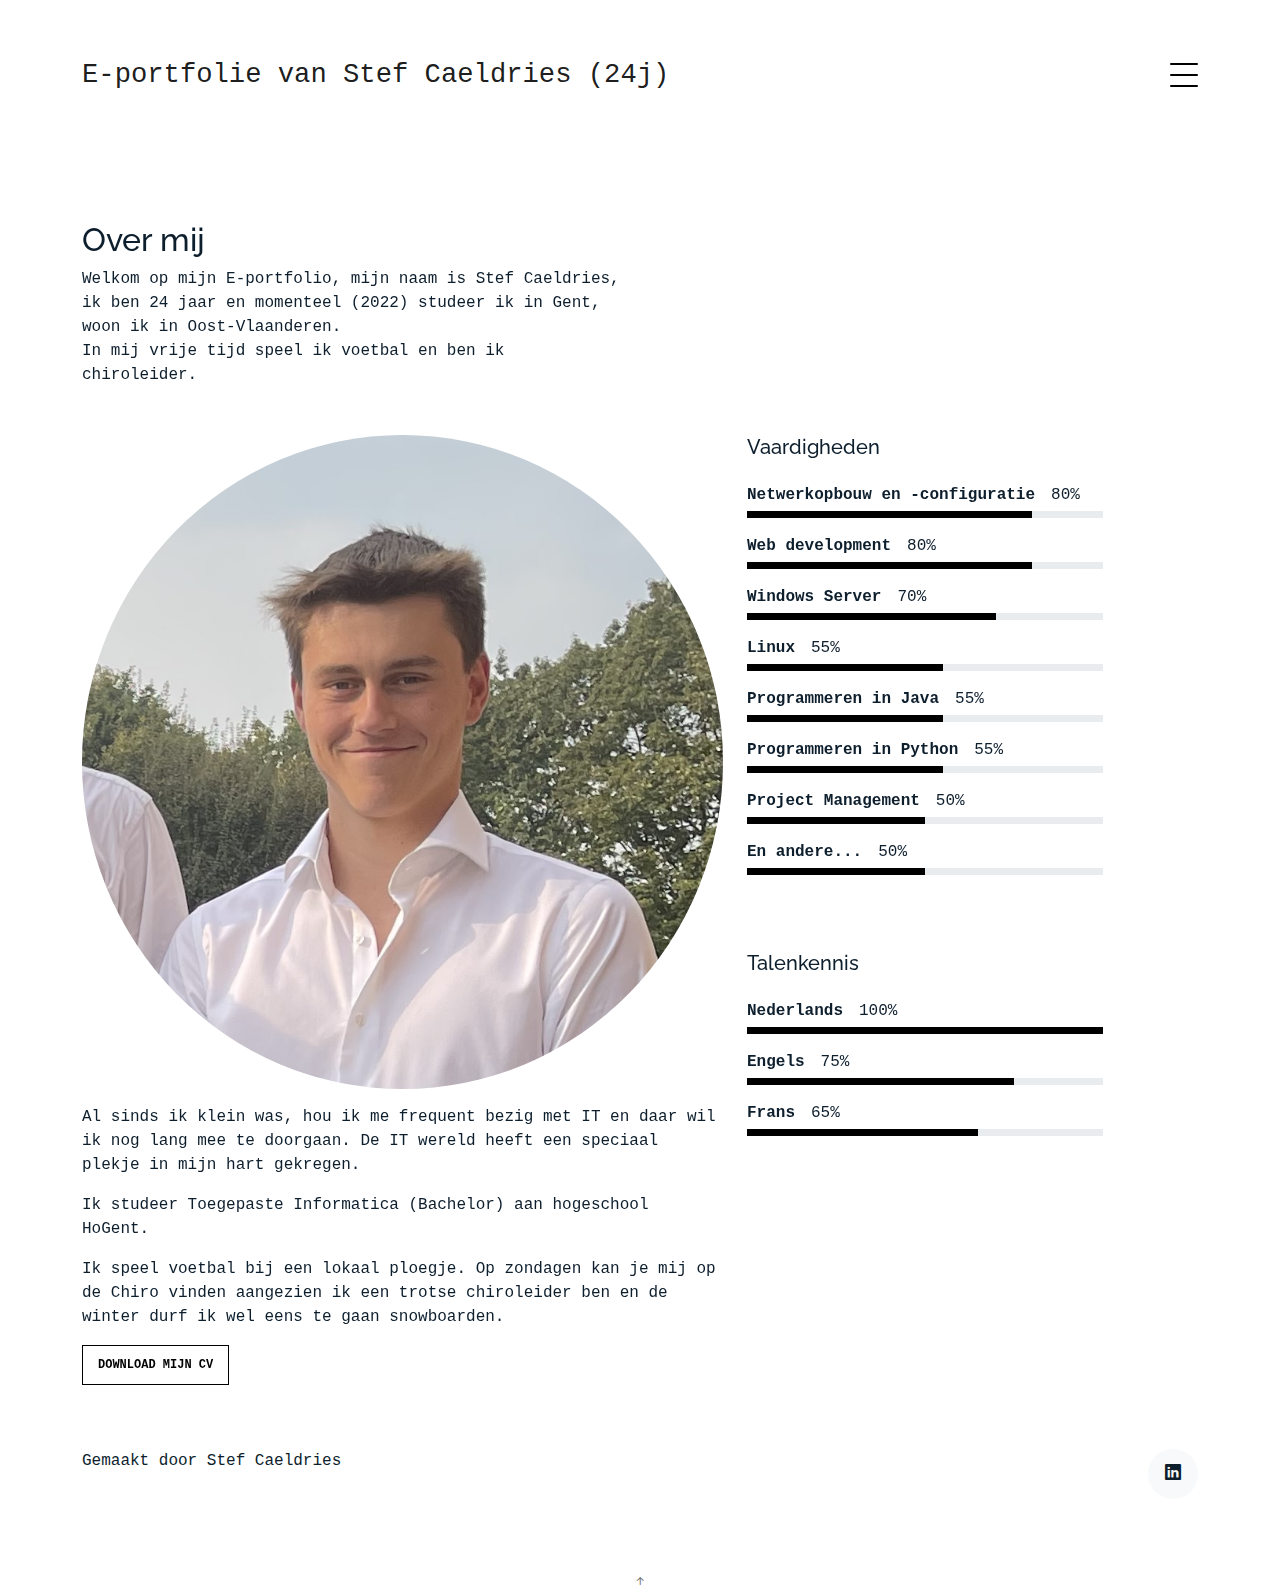
==== index.html @ 72f94ce3 "Initial commit" ====
<!DOCTYPE html>
<html lang="en">

<head>
  <meta charset="utf-8">
  <meta content="width=device-width, initial-scale=1.0" name="viewport">

  <title>MijnPortfolio - Home</title>
  <meta content="" name="description">
  <meta content="" name="keywords">

  <!-- Favicons -->
  <link href="assets/img/favicon.ico" rel="icon">
  <link href="assets/img/apple-touch-icon.png" rel="apple-touch-icon">

  <!-- Google Fonts -->
  <link href="https://fonts.googleapis.com/css?family=https://fonts.googleapis.com/css?family=Inconsolata:400,500,600,700|Raleway:400,400i,500,500i,600,600i,700,700i" rel="stylesheet">

  <!-- Vendor CSS Files -->
  <link href="assets/vendor/aos/aos.css" rel="stylesheet">
  <link href="assets/vendor/bootstrap/css/bootstrap.min.css" rel="stylesheet">
  <link href="assets/vendor/bootstrap-icons/bootstrap-icons.css" rel="stylesheet">
  <link href="assets/vendor/swiper/swiper-bundle.min.css" rel="stylesheet">

  <!-- Template Main CSS File -->
  <link href="assets/css/style.css" rel="stylesheet">

  <!-- =======================================================
  * Template Name: MyPortfolio - v4.7.0
  * Template URL: https://bootstrapmade.com/myportfolio-bootstrap-portfolio-website-template/
  * Author: BootstrapMade.com
  * License: https://bootstrapmade.com/license/
  ======================================================== -->
</head>

<body>

  <!-- ======= Navbar ======= -->
  <div class="collapse navbar-collapse custom-navmenu" id="main-navbar">
    <div class="container py-2 py-md-5">
      <div class="row align-items-start">
        <div class="col-md-2">
          <ul class="custom-menu">
            <li class="active"><a href="index.html">Home</a></li>
            <!-- <li><a href="projects.html">Projecten</a></li> -->
            <!-- <li><a href="services.html">Diensten</a></li>
            <li><a href="works.html">Realisaties</a></li> -->
            <li><a href="contact.html">Contact</a></li>
          </ul>
        </div>
        <div class="col-md-6 d-none d-md-block  mr-auto">
          <!-- <div class="tweet d-flex"> -->
            <!-- <span class="bi bi-twitter text-white mt-2 mr-3"></span> -->
            <div>
              <p><em>Bij interesse of een vraag mag u mij altijd contacteren! <br> <a style="color:white" href="mailto:stef@caeldries.be">stef@caeldries.be</a></em></p>
            </div>
          <!-- </div> -->
        </div>
        <div class="col-md-4 d-none d-md-block">
          <h3>Deze website</h3>
          <p>Deze website is mijn E-portfolio die ik gemaakt heb tijdens mijn tweede jaar hogeschool aan HoGent. Het is de bedoeling dat u mij hier een beetje beter leert kennen.</p>
        </div>
      </div>

    </div>
  </div>

  <nav class="navbar navbar-light custom-navbar">
    <div class="container">
      <a class="navbar-brand" href="index.html">E-portfolie van Stef Caeldries (<span id="leeftijd"></span>j)</a>
      <a href="#" class="burger" data-bs-toggle="collapse" data-bs-target="#main-navbar">
        <span></span>
      </a>
    </div>
  </nav>

  <main id="main">

    <section class="section pb-5">
      <div class="container">
        <div class="row mb-5 align-items-end">
          <div class="col-md-6" data-aos="fade-up">

            <h2>Over mij</h2>
            <p class="mb-0">Welkom op mijn E-portfolio, mijn naam is Stef Caeldries, ik ben <span id="leeftijd2"></span> jaar en 
              momenteel (2022) studeer ik in Gent, woon ik in Oost-Vlaanderen.<br>
              In mij vrije tijd speel ik voetbal en ben ik chiroleider.
            </p>
          </div>

        </div>

        <div class="row">
          <div class="col-md-4 ml-auto order-2" data-aos="fade-up">
            <h3 class="h3 mb-4">Vaardigheden</h3>
            <ul class="list-unstyled">
              <li class="mb-3">
                <div class="d-flex mb-1">
                  <strong>Netwerkopbouw en -configuratie</strong>
                  <span class="ml-auto">&emsp;80%</span>
                </div>
                <div class="progress custom-progress">
                  <div class="progress-bar" role="progressbar" style="width: 80%" aria-valuenow="80" aria-valuemin="0" aria-valuemax="100"></div>
                </div>
              </li>
              <li class="mb-3">
                <div class="d-flex mb-1">
                  <strong>Web development</strong>
                  <span class="ml-auto">&emsp;80%</span>
                </div>
                <div class="progress custom-progress">
                  <div class="progress-bar" role="progressbar" style="width: 80%" aria-valuenow="80" aria-valuemin="0" aria-valuemax="100"></div>
                </div>
              </li>
              <li class="mb-3">
                <div class="d-flex mb-1">
                  <strong>Windows Server</strong>
                  <span class="ml-auto">&emsp;70%</span>
                </div>
                <div class="progress custom-progress">
                  <div class="progress-bar" role="progressbar" style="width: 70%" aria-valuenow="70" aria-valuemin="0" aria-valuemax="100"></div>
                </div>
              </li>
              <li class="mb-3">
                <div class="d-flex mb-1">
                  <strong>Linux</strong>
                  <span class="ml-auto">&emsp;55%</span>
                </div>
                <div class="progress custom-progress">
                  <div class="progress-bar" role="progressbar" style="width: 55%" aria-valuenow="55" aria-valuemin="0" aria-valuemax="100"></div>
                </div>
              </li>
              <li class="mb-3">
                <div class="d-flex mb-1">
                  <strong>Programmeren in Java</strong>
                  <span class="ml-auto">&emsp;55%</span>
                </div>
                <div class="progress custom-progress">
                  <div class="progress-bar" role="progressbar" style="width: 55%" aria-valuenow="55" aria-valuemin="0" aria-valuemax="100"></div>
                </div>
              </li>
              <li class="mb-3">
                <div class="d-flex mb-1">
                  <strong>Programmeren in Python</strong>
                  <span class="ml-auto">&emsp;55%</span>
                </div>
                <div class="progress custom-progress">
                  <div class="progress-bar" role="progressbar" style="width: 55%" aria-valuenow="55" aria-valuemin="0" aria-valuemax="100"></div>
                </div>
              </li>
              <li class="mb-3">
                <div class="d-flex mb-1">
                  <strong>Project Management</strong>
                  <span class="ml-auto">&emsp;50%</span>
                </div>
                <div class="progress custom-progress">
                  <div class="progress-bar" role="progressbar" style="width: 50%" aria-valuenow="50" aria-valuemin="0" aria-valuemax="100"></div>
                </div>
              </li>
              <li class="mb-3">
                <div class="d-flex mb-1">
                  <strong>En andere...</strong>
                  <span class="ml-auto">&emsp;50%</span>
                </div>
                <div class="progress custom-progress">
                  <div class="progress-bar" role="progressbar" style="width: 50%" aria-valuenow="50" aria-valuemin="0" aria-valuemax="100"></div>
                </div>
              </li>
            </ul>

            <!-- Talenkennis -->

            <h3 id="talenkennis" class="h3 mb-4">Talenkennis</h3>
            <ul class="list-unstyled">
              <li class="mb-3">
                <div class="d-flex mb-1">
                  <strong>Nederlands</strong>
                  <span class="ml-auto">&emsp;100%</span>
                </div>
                <div class="progress custom-progress">
                  <div class="progress-bar" role="progressbar" style="width: 100%" aria-valuenow="100" aria-valuemin="0" aria-valuemax="100"></div>
                </div>
              </li>
              <li class="mb-3">
                <div class="d-flex mb-1">
                  <strong>Engels</strong>
                  <span class="ml-auto">&emsp;75%</span>
                </div>
                <div class="progress custom-progress">
                  <div class="progress-bar" role="progressbar" style="width: 75%" aria-valuenow="75" aria-valuemin="0" aria-valuemax="100"></div>
                </div>
              </li>
              <li class="mb-3">
                <div class="d-flex mb-1">
                  <strong>Frans</strong>
                  <span class="ml-auto">&emsp;65%</span>
                </div>
                <div class="progress custom-progress">
                  <div class="progress-bar" role="progressbar" style="width: 65%" aria-valuenow="65" aria-valuemin="0" aria-valuemax="100"></div>
                </div>
              </li>
            </ul>
          </div>

          <div class="col-md-7 mb-5 mb-md-0" data-aos="fade-up">
            <p><img src="assets/img2/ik.png" alt="Image" id="foto-ik" class="img-fluid"></p>
            <p>Al sinds ik klein was, hou ik me frequent bezig met IT en daar wil ik nog lang mee te doorgaan. De IT wereld heeft een speciaal plekje in mijn hart gekregen.</p>
            <p>Ik studeer Toegepaste Informatica (Bachelor) aan hogeschool HoGent.</p>
            <p>Ik speel voetbal bij een lokaal ploegje. Op zondagen kan je mij op de Chiro vinden aangezien ik een trotse chiroleider ben
              en de winter durf ik wel eens te gaan snowboarden.</p>
            <!-- <p>Optio consectetur culpa nemo, fugit pariatur veniam voluptate laudantium rerum fuga dolor in maiores ea
              nisi voluptatibus. Minus?</p> -->
            <p><a href="assets\pdf\CV.pdf" target="blank" class="readmore">Download mijn CV</a></p>
          </div>

        </div>

      </div>

    </section>

  </main><!-- End #main -->

  <!-- ======= Footer ======= -->
  <footer class="footer" role="contentinfo">
    <div class="container">
      <div class="row">
        <div class="col-sm-6">
          <!-- <p class="mb-1">&copy; Copyright MyPortfolio. All Rights Reserved</p> -->
          <div class="credits">
            <!--
            All the links in the footer should remain intact.
            You can delete the links only if you purchased the pro version.
            Licensing information: https://bootstrapmade.com/license/
            Purchase the pro version with working PHP/AJAX contact form: https://bootstrapmade.com/buy/?theme=MyPortfolio
          -->
            <!-- Designed by <a href="https://bootstrapmade.com/">BootstrapMade</a> -->
            Gemaakt door Stef Caeldries
          </div>
        </div>
        <div class="col-sm-6 social text-md-end">
          <!-- <a href="#"><span class="bi bi-twitter"></span></a>
          <a href="#"><span class="bi bi-facebook"></span></a>
          <a href="#"><span class="bi bi-instagram"></span></a> -->
          <a target="blank" href="https://www.linkedin.com/in/stef-caeldries/"><span class="bi bi-linkedin"></span></a>
        </div>
      </div>
    </div>
  </footer>

  <a href="#" class="back-to-top d-flex align-items-center justify-content-center"><i class="bi bi-arrow-up-short"></i></a>

  <!-- Vendor JS Files -->
  <script src="assets/vendor/aos/aos.js"></script>
  <script src="assets/vendor/bootstrap/js/bootstrap.bundle.min.js"></script>
  <script src="assets/vendor/isotope-layout/isotope.pkgd.min.js"></script>
  <script src="assets/vendor/swiper/swiper-bundle.min.js"></script>
  <script src="assets/vendor/php-email-form/validate.js"></script>

  <!-- Template Main JS File -->
  <script src="assets/js/main.js"></script>

</body>

</html>
---- assets/css/style.css ----
/**
* Template Name: MyPortfolio - v4.7.0
* Template URL: https://bootstrapmade.com/myportfolio-bootstrap-portfolio-website-template/
* Author: BootstrapMade.com
* License: https://bootstrapmade.com/license/
*/

/*--------------------------------------------------------------
# General
--------------------------------------------------------------*/
body {
  font-family: "Inconsolata", monospace;
  color: #0d1e2d;
  background-image: 
    /* linear-gradient(white , rgb(209, 224, 232)), */
    url("/assets/img2/whiteBg.jpg");
  background-position: right;
  background-size: cover;
  /* background-blend-mode: saturation; */
}

#foto-ik {
  border-radius: 50%;
}

#talenkennis {
  padding-top: 60px;
}

a {
  color: #777;
  text-decoration: none;
}

a:hover {
  color: #000;
}

h1, h2, h3, h4, h5, h6, .font-heading {
  font-family: "Raleway", sans-serif;
}

.section {
  padding: 7rem 0;
}

.filters a {
  text-decoration: none;
  color: #000;
  display: inline-block;
  padding-left: 10px;
  padding-right: 10px;
  position: relative;
}
.filters a:hover, .filters a:focus, .filters a:active {
  text-decoration: none;
}
.filters a:hover:before {
  content: "";
  position: absolute;
  left: 10px;
  right: 10px;
  bottom: 0;
  height: 1px;
  background-color: #000;
}
.filters a.active {
  color: #000;
}
.filters a.active:before {
  content: "";
  position: absolute;
  left: 10px;
  right: 10px;
  bottom: 0;
  height: 1px;
  background-color: #000;
}

.item {
  border: none;
  margin-bottom: 30px;
}
.item .item-wrap {
  display: block;
  position: relative;
  overflow: hidden;
}
.item .item-wrap:after {
  z-index: 2;
  position: absolute;
  content: "";
  top: 0;
  left: 0;
  right: 0;
  bottom: 0;
  background: rgba(0, 0, 0, 0.4);
  visibility: hidden;
  opacity: 0;
  transition: 0.3s all ease-in-out;
}
.item .item-wrap img {
  transition: 0.3s transform ease;
  transform: scale(1);
}
.item .item-wrap > .work-info {
  position: absolute;
  top: 50%;
  width: 100%;
  text-align: center;
  z-index: 3;
  transform: translateY(-50%);
  color: #fff;
  opacity: 0;
  visibility: hidden;
  margin-top: 20px;
  transition: 0.3s all ease;
}
.item .item-wrap > .work-info h3 {
  font-size: 20px;
  margin-bottom: 0;
}
.item .item-wrap > .work-info span {
  font-size: 14px;
  text-transform: uppercase;
  letter-spacing: 0.2rem;
}
.item .item-wrap:hover {
  text-decoration: none;
}
.item .item-wrap:hover img {
  transform: scale(1.05);
}
.item .item-wrap:hover:after {
  opacity: 1;
  visibility: visible;
}
.item .item-wrap:hover .work-info {
  margin-top: 0px;
  opacity: 1;
  visibility: visible;
}

.testimonial-wrap {
  padding: 50px 50px 80px 50px;
  background: #eceff2;
}
.testimonial-wrap .testimonial {
  text-align: center;
  max-width: 500px;
  margin: 0 auto;
}
.testimonial-wrap .testimonial img {
  border-radius: 50%;
  width: 120px;
  margin: 0 auto 30px auto;
}
.testimonial-wrap .testimonial blockquote p {
  font-size: 20px;
}

.h3 {
  font-size: 20px;
}

.h4 {
  font-size: 16px;
}

.heading {
  font-size: 28px;
}

.readmore {
  display: inline-block;
  border: 1px solid #000;
  padding: 10px 15px;
  font-size: 12px;
  text-transform: uppercase;
  color: #000;
  transition: 0.2s all ease;
  font-weight: 700;
}
.readmore:active, .readmore:focus, .readmore:hover {
  outline: none;
}
.readmore:hover {
  color: #fff;
  text-decoration: none;
  background: #000;
}

.testimonials-slider .swiper-pagination {
  margin-top: -60px;
  position: relative;
}
.testimonials-slider .swiper-pagination .swiper-pagination-bullet {
  width: 12px;
  height: 12px;
  background-color: rgba(13, 30, 45, 0.3);
  opacity: 1;
}
.testimonials-slider .swiper-pagination .swiper-pagination-bullet-active {
  background-color: rgba(13, 30, 45, 0.6);
}

.sticky-content {
  position: sticky;
  position: -webkit-sticky;
  top: 0;
  /* required */
}

.list-line li {
  margin-bottom: 10px;
  position: relative;
  padding-left: 30px;
}
.list-line li:before {
  content: "";
  position: absolute;
  left: 0;
  top: 0.7rem;
  width: 10px;
  height: 2px;
  background: #000;
}

.form-control {
  border-radius: 0;
  background: #f8f9fa;
  border: 1px solid transparent;
  padding-top: 10px !important;
  padding-bottom: 10px !important;
}
.form-control:active, .form-control:focus {
  background: #eff1f4;
  outline: none;
  box-shadow: none;
  border: 1px solid transparent;
}

.custom-progress {
  height: 7px;
  border-radius: 0;
}
.custom-progress .progress-bar {
  background: #000;
}

/* Services */
.services i {
  font-size: 40px;
}
.services h4 {
  padding-top: 10px;
}

/* Contact Form */
.php-email-form .error-message {
  display: none;
  color: #fff;
  background: #ed3c0d;
  text-align: left;
  padding: 15px;
  font-weight: 600;
}
.php-email-form .error-message br + br {
  margin-top: 25px;
}
.php-email-form .sent-message {
  display: none;
  color: #fff;
  background: #18d26e;
  text-align: center;
  padding: 15px;
  font-weight: 600;
}
.php-email-form .loading {
  display: none;
  background: #fff;
  text-align: center;
  padding: 15px;
}
.php-email-form .loading:before {
  content: "";
  display: inline-block;
  border-radius: 50%;
  width: 24px;
  height: 24px;
  margin: 0 10px -6px 0;
  border: 3px solid #18d26e;
  border-top-color: #eee;
  -webkit-animation: animate-loading 1s linear infinite;
  animation: animate-loading 1s linear infinite;
}

@-webkit-keyframes animate-loading {
  0% {
    transform: rotate(0deg);
  }
  100% {
    transform: rotate(360deg);
  }
}

@keyframes animate-loading {
  0% {
    transform: rotate(0deg);
  }
  100% {
    transform: rotate(360deg);
  }
}
/*--------------------------------------------------------------
# Header
--------------------------------------------------------------*/
/* Custom Navmenu */
.custom-navmenu {
  background: #93b5c7;
}
.custom-navmenu .custom-menu, .custom-navmenu .custom-menu li {
  padding: 0;
  margin: 0;
  list-style: none;
}
.custom-navmenu .custom-menu li {
  margin-bottom: 0;
  font-size: 20px;
}
.custom-navmenu .custom-menu li a {
  color: #fff;
  padding: 10px 0 !important;
}
.custom-navmenu .custom-menu li a:hover {
  text-decoration: none;
}
.custom-navmenu .custom-menu li.active a {
  text-decoration: underline;
}
.custom-navmenu h3 {
  font-size: 20px;
  color: #fff;
}
.custom-navmenu p {
  color: rgba(255, 255, 255, 0.6);
}
.custom-navmenu a {
  color: rgba(255, 255, 255, 0.7);
}
.custom-navmenu a:hover {
  color: #fff;
}

/* Custom Navbar */
.custom-navbar {
  padding-top: 50px;
  width: 100%;
}
@media (max-width: 780px) {
  .custom-navbar > .container {
    padding-right: 0;
    padding-left: 0;
  }
}
.custom-navbar .navbar-brand {
  font-size: 1.7rem;
}

/* Burger */
.burger {
  width: 28px;
  height: 32px;
  cursor: pointer;
  position: relative;
}

.burger:before, .burger span, .burger:after {
  width: 100%;
  height: 2px;
  display: block;
  background: #000;
  border-radius: 2px;
  position: absolute;
  opacity: 1;
}

.burger:before, .burger:after {
  transition: top 0.35s cubic-bezier(0.23, 1, 0.32, 1), transform 0.35s cubic-bezier(0.23, 1, 0.32, 1), opacity 0.35s cubic-bezier(0.23, 1, 0.32, 1), background-color 1.15s cubic-bezier(0.86, 0, 0.07, 1);
  -webkit-transition: top 0.35s cubic-bezier(0.23, 1, 0.32, 1), -webkit-transform 0.35s cubic-bezier(0.23, 1, 0.32, 1), opacity 0.35s cubic-bezier(0.23, 1, 0.32, 1), background-color 1.15s cubic-bezier(0.86, 0, 0.07, 1);
  content: "";
}

.burger:before {
  top: 4px;
}

.burger span {
  top: 15px;
}

.burger:after {
  top: 26px;
}

/* Hover */
.burger:hover:before {
  top: 7px;
}

.burger:hover:after {
  top: 23px;
}

/* Click */
.burger.active span {
  opacity: 0;
}

.burger.active:before, .burger.active:after {
  top: 40%;
}

.burger.active:before {
  transform: rotate(45deg);
}

.burger.active:after {
  transform: rotate(-45deg);
}

.burger:focus {
  outline: none;
}

/*--------------------------------------------------------------
# Footer
--------------------------------------------------------------*/
.footer {
  padding: 0 0 4rem 0;
}
.footer a {
  color: #000;
}

.social a {
  display: inline-block;
  width: 50px;
  height: 50px;
  border-radius: 50%;
  background: #f8f9fa;
  position: relative;
  text-align: center;
  color: #0d1e2d;
}
.social a span {
  display: inline-block;
  left: 50%;
  position: absolute;
  top: 50%;
  transform: translate(-50%, -50%);
}
.social a:hover {
  color: #000;
}
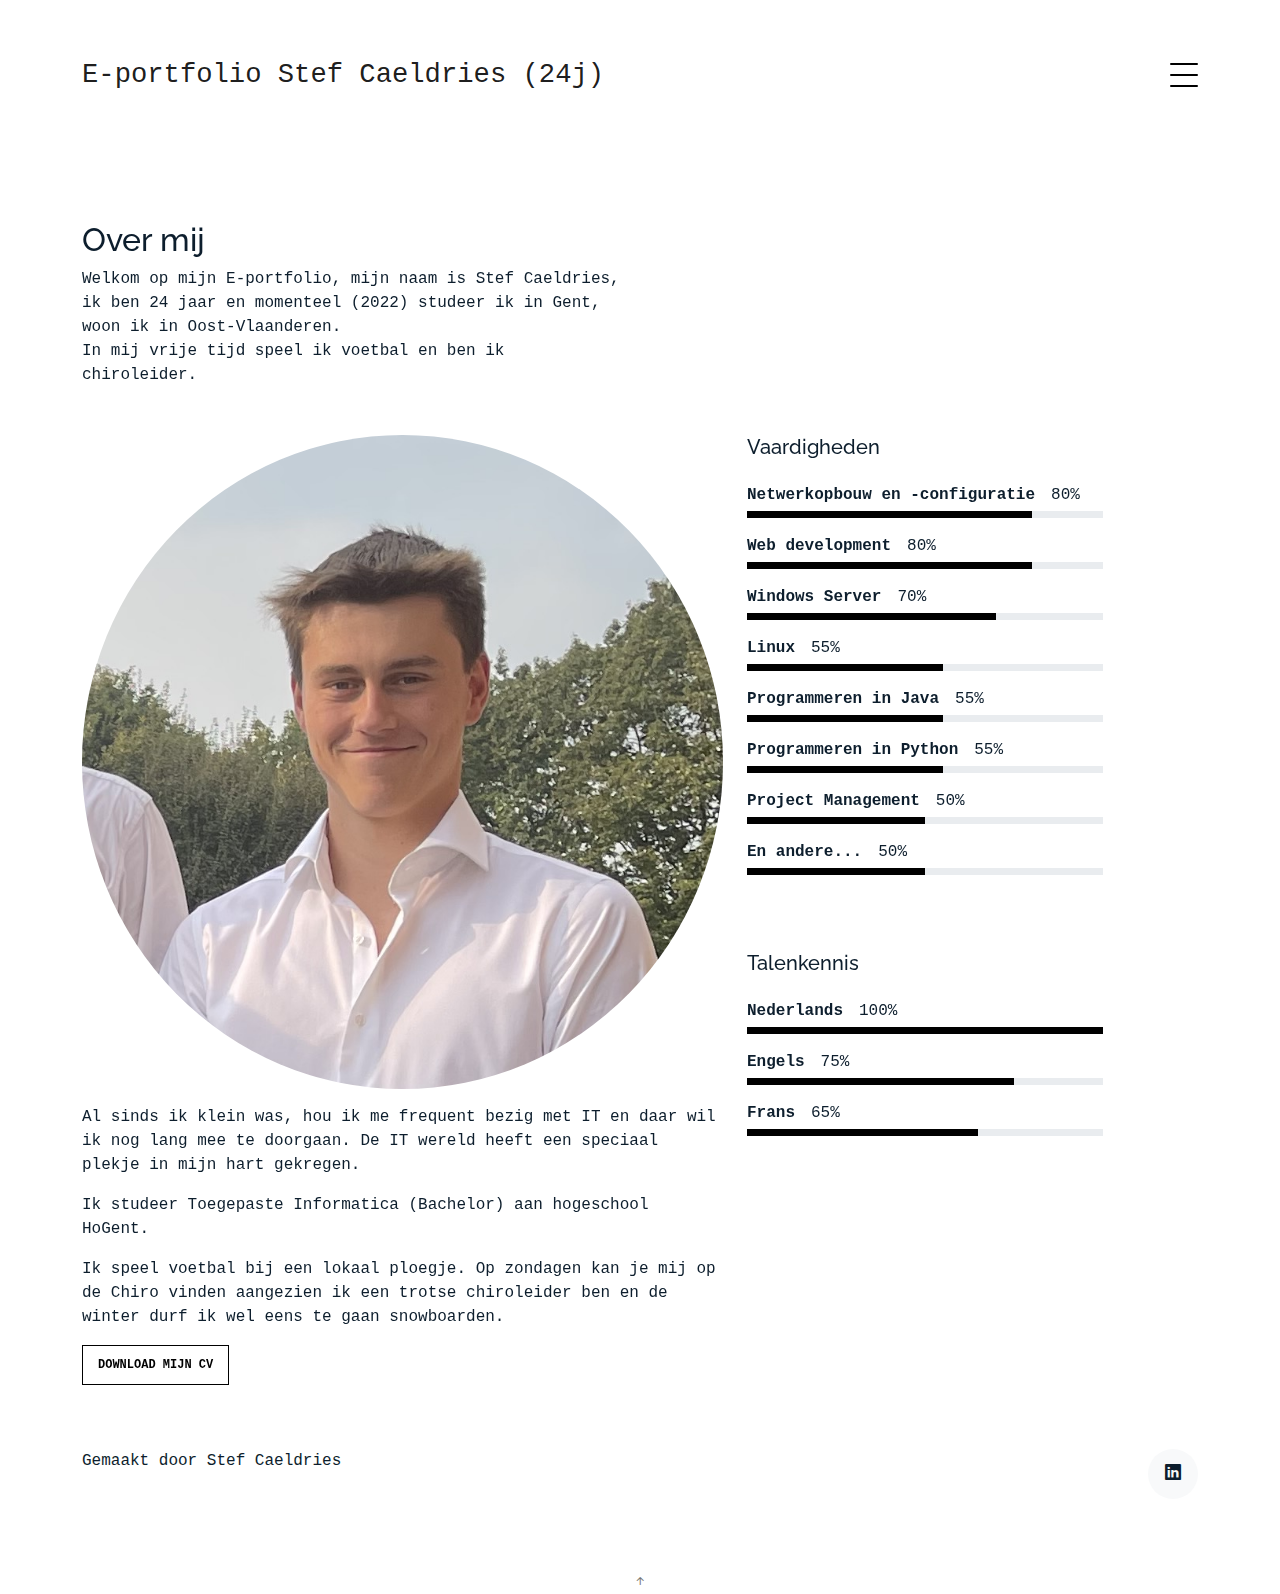
==== commit 389c4ee3: "Aanpassing titel" ====
--- a/index.html
+++ b/index.html
@@ -67,7 +67,7 @@
 
   <nav class="navbar navbar-light custom-navbar">
     <div class="container">
-      <a class="navbar-brand" href="index.html">E-portfolie van Stef Caeldries (<span id="leeftijd"></span>j)</a>
+      <a class="navbar-brand" href="index.html">E-portfolio Stef Caeldries (<span id="leeftijd"></span>j)</a>
       <a href="#" class="burger" data-bs-toggle="collapse" data-bs-target="#main-navbar">
         <span></span>
       </a>
@@ -262,4 +262,4 @@
 
 </body>
 
-</html>+</html>
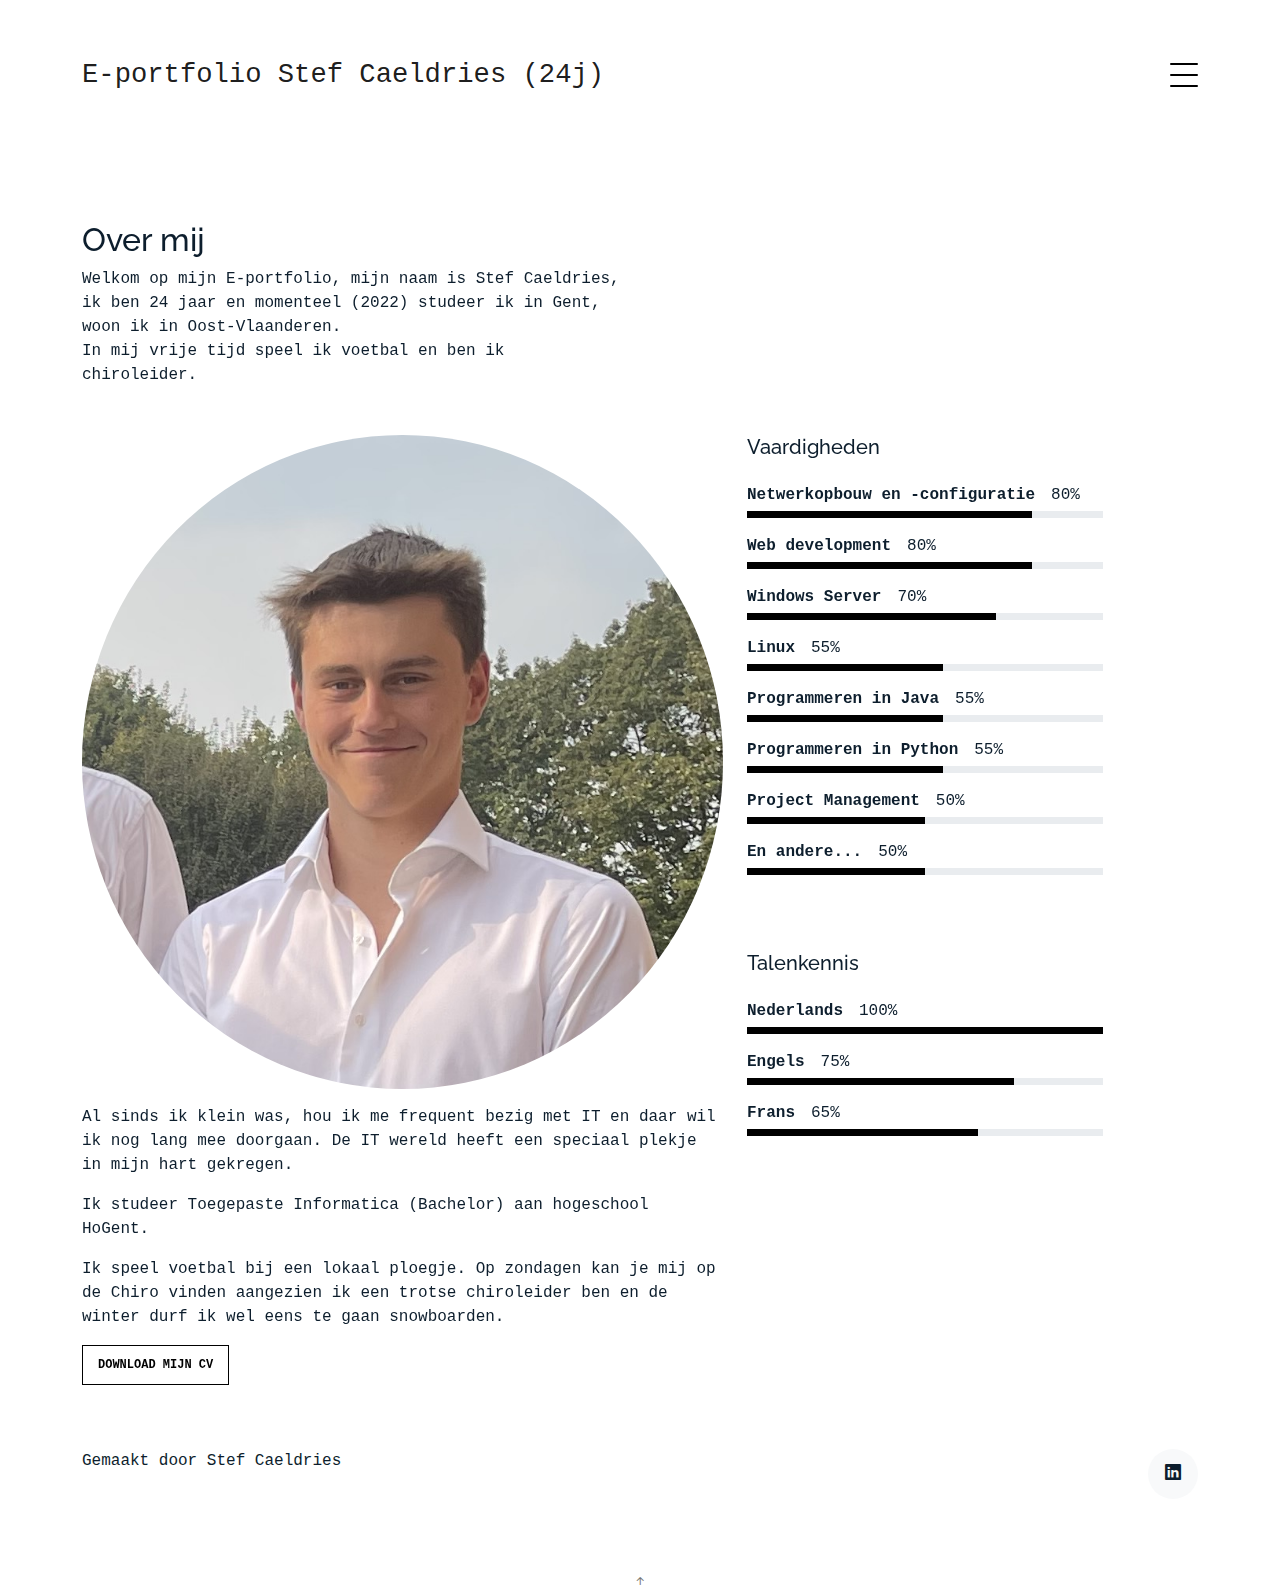
==== commit b0a42b59: "Typo" ====
--- a/index.html
+++ b/index.html
@@ -10,7 +10,7 @@
   <meta content="" name="keywords">
 
   <!-- Favicons -->
-  <link href="assets/img/favicon.ico" rel="icon">
+  <link href="assets/img2/favicon.ico" rel="icon">
   <link href="assets/img/apple-touch-icon.png" rel="apple-touch-icon">
 
   <!-- Google Fonts -->
@@ -204,7 +204,7 @@
 
           <div class="col-md-7 mb-5 mb-md-0" data-aos="fade-up">
             <p><img src="assets/img2/ik.png" alt="Image" id="foto-ik" class="img-fluid"></p>
-            <p>Al sinds ik klein was, hou ik me frequent bezig met IT en daar wil ik nog lang mee te doorgaan. De IT wereld heeft een speciaal plekje in mijn hart gekregen.</p>
+            <p>Al sinds ik klein was, hou ik me frequent bezig met IT en daar wil ik nog lang mee doorgaan. De IT wereld heeft een speciaal plekje in mijn hart gekregen.</p>
             <p>Ik studeer Toegepaste Informatica (Bachelor) aan hogeschool HoGent.</p>
             <p>Ik speel voetbal bij een lokaal ploegje. Op zondagen kan je mij op de Chiro vinden aangezien ik een trotse chiroleider ben
               en de winter durf ik wel eens te gaan snowboarden.</p>
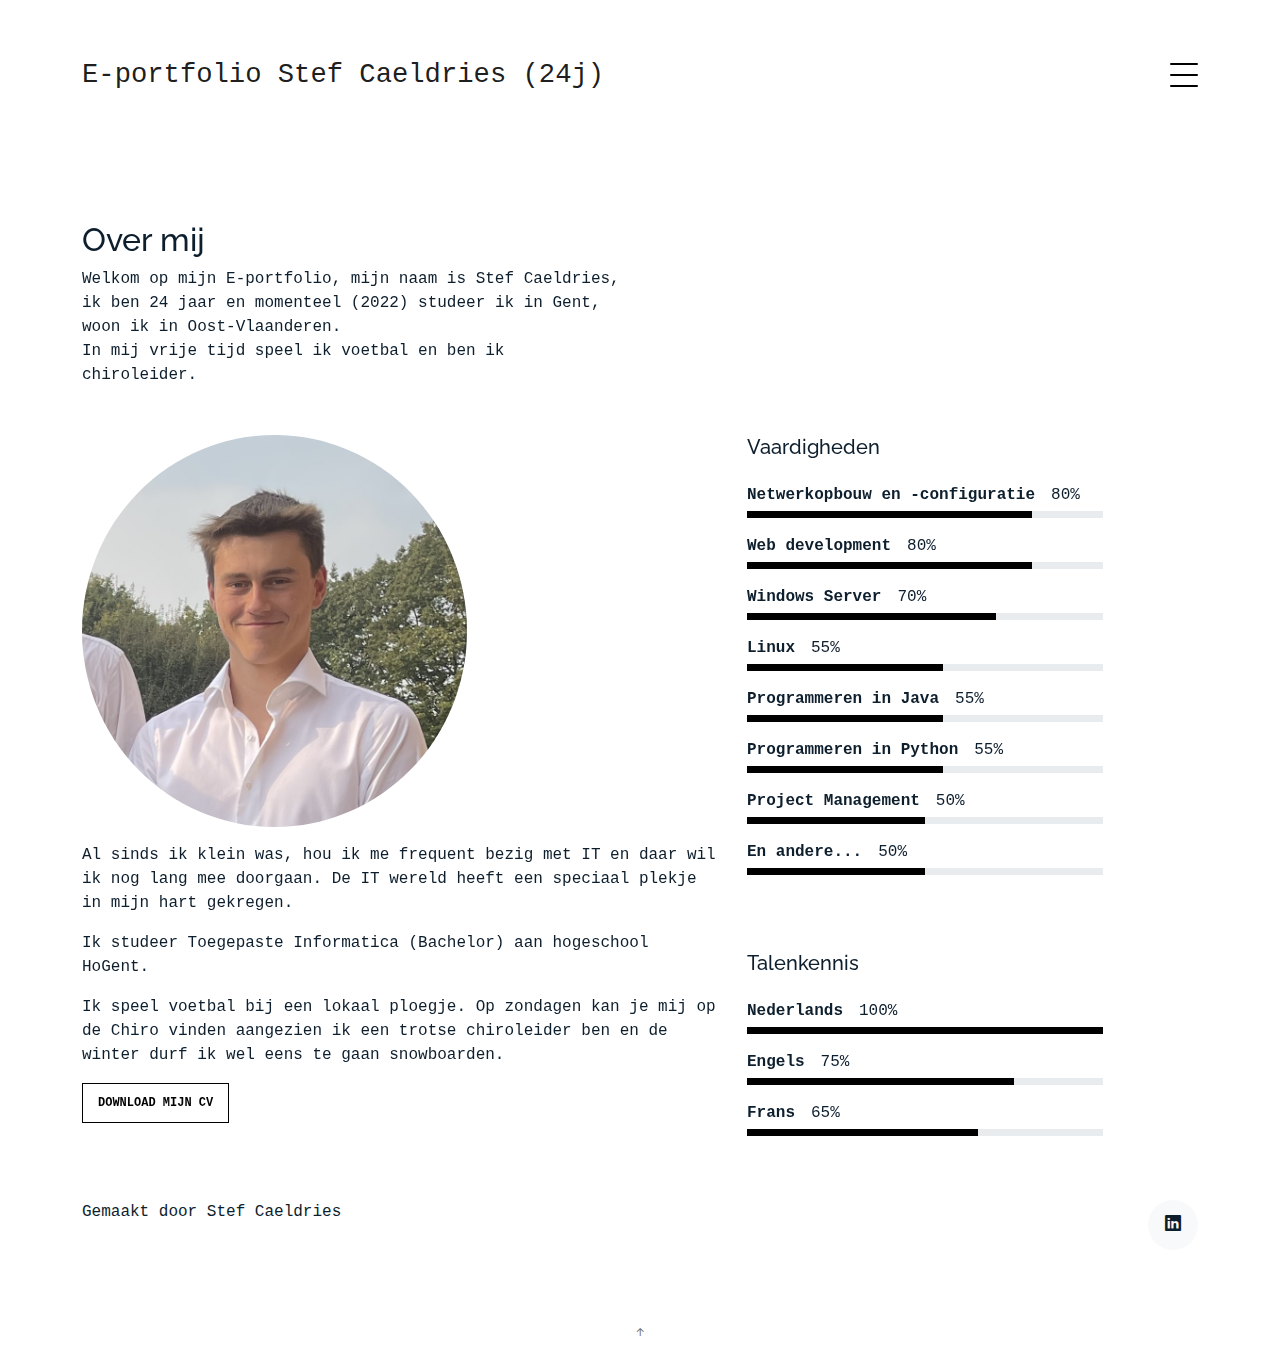
==== commit 07095cd0: "schrijffout uit cv gehaald en nieuwe geupload" ====
--- a/index.html
+++ b/index.html
@@ -210,7 +210,7 @@
               en de winter durf ik wel eens te gaan snowboarden.</p>
             <!-- <p>Optio consectetur culpa nemo, fugit pariatur veniam voluptate laudantium rerum fuga dolor in maiores ea
               nisi voluptatibus. Minus?</p> -->
-            <p><a href="assets\pdf\CV.pdf" target="blank" class="readmore">Download mijn CV</a></p>
+            <p><a href="assets\pdf\CV2.pdf" target="blank" class="readmore">Download mijn CV</a></p>
           </div>
 
         </div>
--- a/assets/css/style.css
+++ b/assets/css/style.css
@@ -19,8 +19,13 @@
   /* background-blend-mode: saturation; */
 }
 
+.underline{
+  text-decoration: underline;
+}
+
 #foto-ik {
   border-radius: 50%;
+  width: 60%;
 }
 
 #talenkennis {
